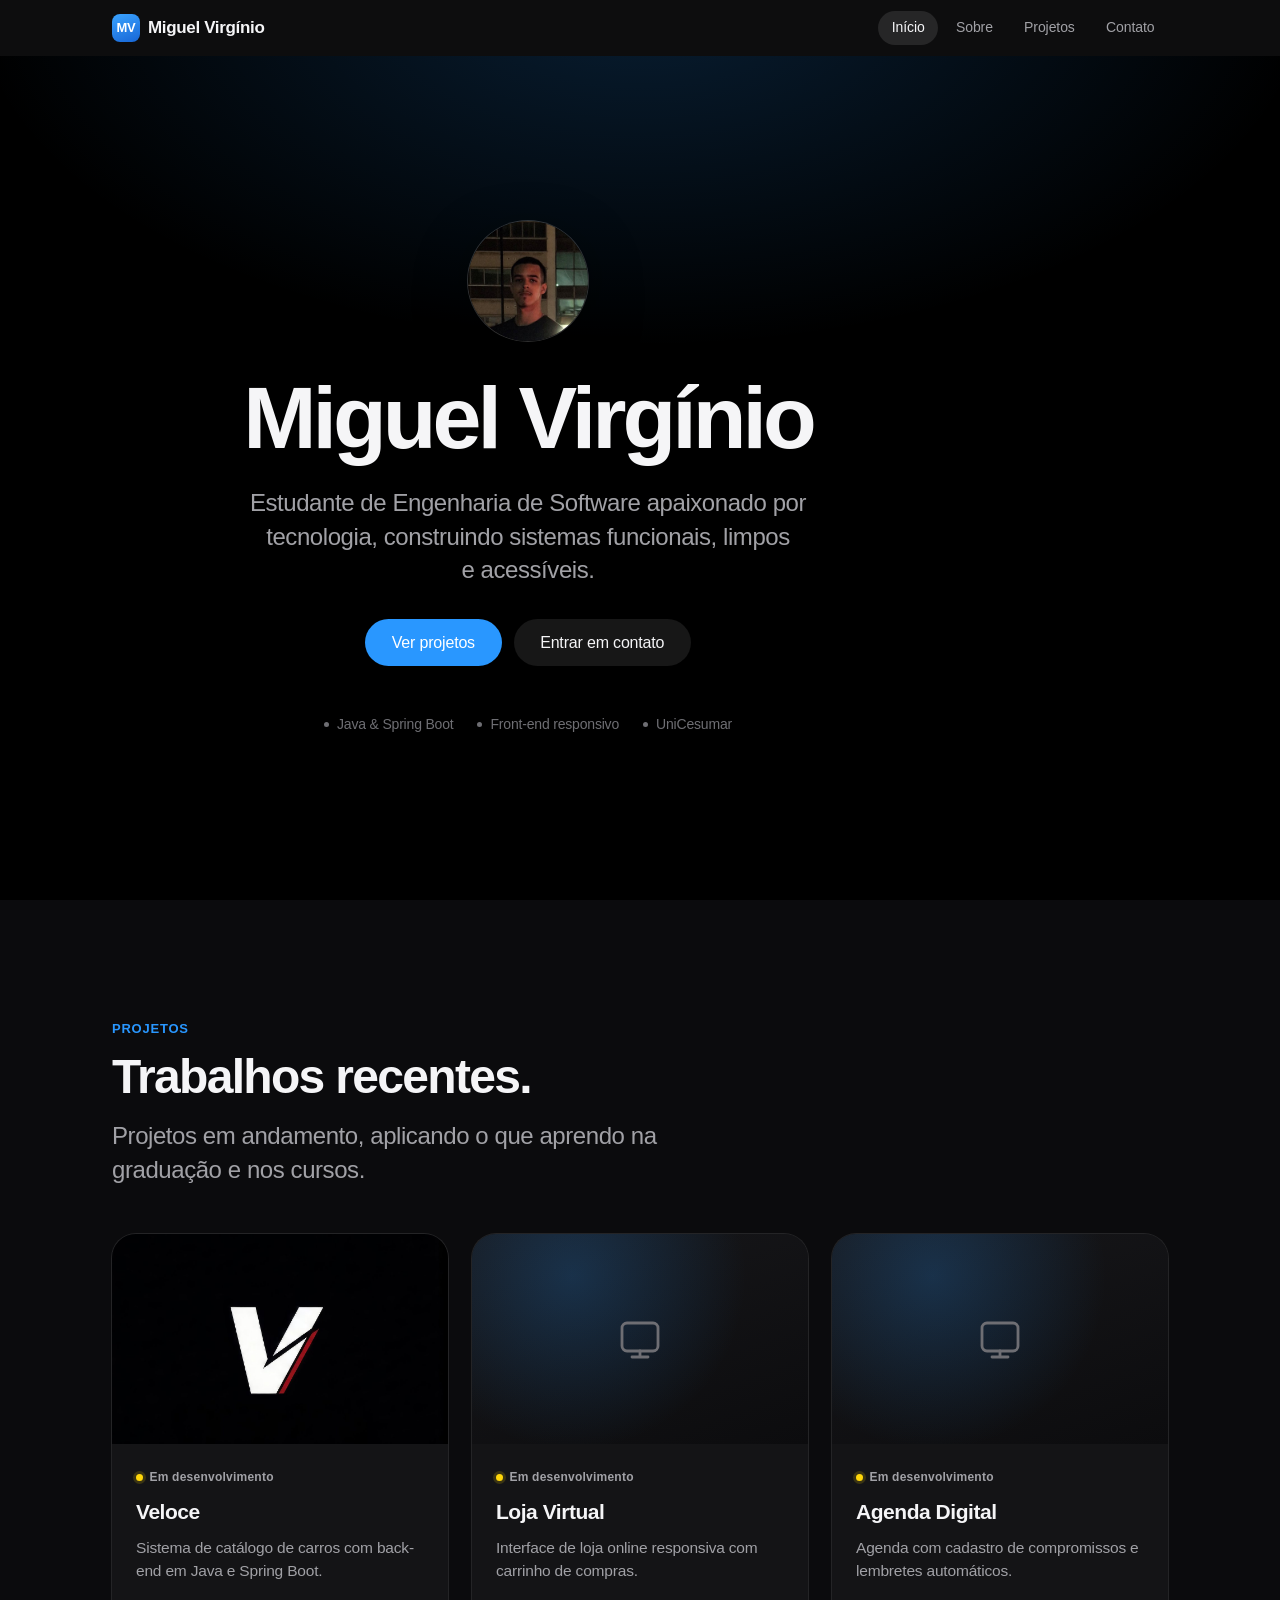
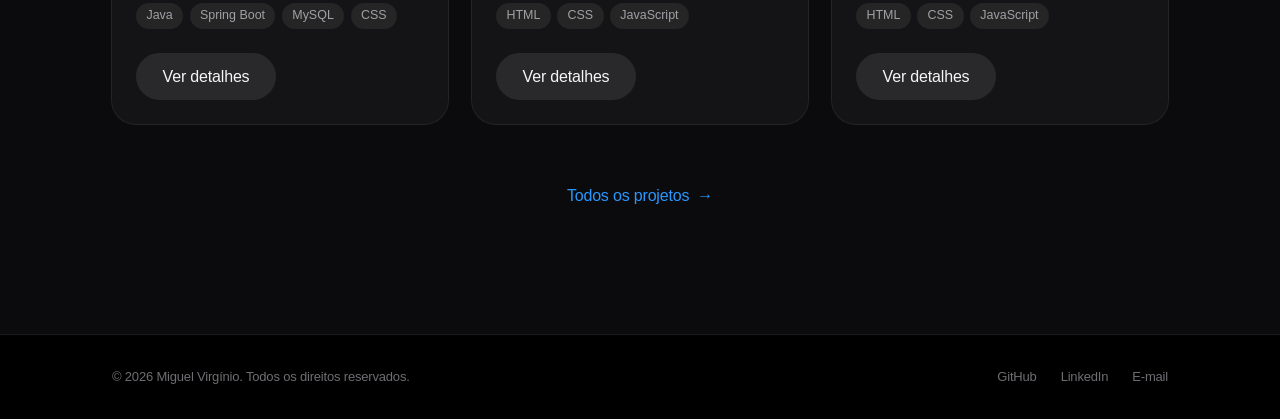
==== index.html @ d48370ce "feat: add initial portfolio structure with HTML, CSS, and JavaScript - Created index.html for the ma" ====
<!DOCTYPE html>
<html lang="pt-BR">
<head>
  <meta charset="UTF-8">
  <meta name="viewport" content="width=device-width, initial-scale=1, viewport-fit=cover">
  <title>Miguel Virgínio | Engenharia de Software</title>
  <meta name="description" content="Portfólio de Miguel Virgínio, estudante de Engenharia de Software. Projetos com Java, Spring Boot e desenvolvimento web.">
  <meta name="author" content="Miguel Virgínio">
  <meta name="theme-color" content="#000000">
  <meta property="og:type" content="website">
  <meta property="og:title" content="Miguel Virgínio | Engenharia de Software">
  <meta property="og:description" content="Portfólio de Miguel Virgínio, estudante de Engenharia de Software. Projetos com Java, Spring Boot e desenvolvimento web.">
  <meta property="og:locale" content="pt_BR">
  <link rel="icon" href="data:image/svg+xml,%3Csvg xmlns='http://www.w3.org/2000/svg' viewBox='0 0 64 64'%3E%3Crect width='64' height='64' rx='15' fill='%231766d6'/%3E%3Ctext x='32' y='43' font-family='-apple-system,Helvetica,Arial,sans-serif' font-size='30' font-weight='700' text-anchor='middle' fill='white'%3EMV%3C/text%3E%3C/svg%3E">
  <link rel="stylesheet" href="css/style.css">
  <link rel="stylesheet" href="css/responsive.css">
  <script>document.documentElement.classList.add('js');</script>
</head><body>
  <a class="skip-link" href="#conteudo">Pular para o conteúdo</a>

  <header class="header">
    <nav class="navbar" aria-label="Principal">
      <div class="logo">
        <a href="index.html" aria-label="Miguel Virgínio — página inicial"><span class="logo-mark" aria-hidden="true">MV</span>Miguel Virgínio</a>
      </div>

      <button class="menu-toggle" id="menuToggle" aria-label="Abrir menu" aria-expanded="false" aria-controls="navLinks">
        <svg viewBox="0 0 20 20" fill="none" stroke="currentColor" stroke-width="1.6" stroke-linecap="round" aria-hidden="true">
          <line class="linha l1" x1="3" y1="6.5" x2="17" y2="6.5"/>
          <line class="linha l2" x1="3" y1="13.5" x2="17" y2="13.5"/>
        </svg>
      </button>

      <ul class="nav-links" id="navLinks">
        <li><a href="index.html" class="active" aria-current="page">Início</a></li>
        <li><a href="sobre.html">Sobre</a></li>
        <li><a href="projetos.html">Projetos</a></li>
        <li><a href="contato.html">Contato</a></li>
      </ul>
    </nav>
  </header>

  <main id="conteudo">

    <section class="hero" id="inicio">
      <div class="container">
        <div class="hero-content">
          <img src="img/perfil.jpg" alt="Foto de Miguel Virgínio" class="foto-perfil" width="240" height="240" fetchpriority="high">
          <h1 class="display">Miguel Virgínio</h1>
          <p class="lead">Estudante de Engenharia de Software apaixonado por tecnologia, construindo sistemas funcionais, limpos e acessíveis.</p>
          <div class="hero-acoes">
            <a href="projetos.html" class="btn btn-primary">Ver projetos</a>
            <a href="contato.html" class="btn btn-secondary">Entrar em contato</a>
          </div>
          <div class="hero-meta">
            <span>Java &amp; Spring Boot</span>
            <span>Front-end responsivo</span>
            <span>UniCesumar</span>
          </div>
        </div>
      </div>
    </section>

    <section class="secao secao-alt" id="projetos" aria-labelledby="titulo-projetos">
      <div class="container">
        <div class="secao-cabecalho">
          <span class="eyebrow">Projetos</span>
          <h2 class="title" id="titulo-projetos">Trabalhos recentes.</h2>
          <p class="lead">Projetos em andamento, aplicando o que aprendo na graduação e nos cursos.</p>
        </div>

        <div class="cards-container">
        <article class="card revelar">
          <div class="card-img"><img src="img/veloce.jpg" alt="Logotipo do projeto Veloce" width="600" height="375" loading="lazy" decoding="async"></div>
          <div class="card-conteudo">
            <span class="status">Em desenvolvimento</span>
            <h3>Veloce</h3>
            <p>Sistema de catálogo de carros com back-end em Java e Spring Boot.</p>
            <div class="tags">
            <span class="tag">Java</span>
            <span class="tag">Spring Boot</span>
            <span class="tag">MySQL</span>
            <span class="tag">CSS</span>
            </div>
          <div class="card-botoes"><a href="projetos.html" class="btn btn-secondary">Ver detalhes</a></div>
          </div>
        </article>
        <article class="card revelar">
          <div class="card-img placeholder" role="img" aria-label="Pré-visualização em breve"><svg viewBox="0 0 24 24" fill="none" stroke="currentColor" stroke-width="1.4" stroke-linecap="round" stroke-linejoin="round" aria-hidden="true"><rect x="3" y="4" width="18" height="14" rx="2.5"/><path d="M8 21h8M12 18v3"/></svg></div>
          <div class="card-conteudo">
            <span class="status">Em desenvolvimento</span>
            <h3>Loja Virtual</h3>
            <p>Interface de loja online responsiva com carrinho de compras.</p>
            <div class="tags">
            <span class="tag">HTML</span>
            <span class="tag">CSS</span>
            <span class="tag">JavaScript</span>
            </div>
          <div class="card-botoes"><a href="projetos.html" class="btn btn-secondary">Ver detalhes</a></div>
          </div>
        </article>
        <article class="card revelar">
          <div class="card-img placeholder" role="img" aria-label="Pré-visualização em breve"><svg viewBox="0 0 24 24" fill="none" stroke="currentColor" stroke-width="1.4" stroke-linecap="round" stroke-linejoin="round" aria-hidden="true"><rect x="3" y="4" width="18" height="14" rx="2.5"/><path d="M8 21h8M12 18v3"/></svg></div>
          <div class="card-conteudo">
            <span class="status">Em desenvolvimento</span>
            <h3>Agenda Digital</h3>
            <p>Agenda com cadastro de compromissos e lembretes automáticos.</p>
            <div class="tags">
            <span class="tag">HTML</span>
            <span class="tag">CSS</span>
            <span class="tag">JavaScript</span>
            </div>
          <div class="card-botoes"><a href="projetos.html" class="btn btn-secondary">Ver detalhes</a></div>
          </div>
        </article>
        </div>

        <div class="cta-centro">
          <a href="projetos.html" class="btn btn-ghost">Todos os projetos <span class="seta" aria-hidden="true">&rarr;</span></a>
        </div>
      </div>
    </section>

  </main>

  <footer class="footer">
    <div class="container">
      <p>&copy; 2026 Miguel Virgínio. Todos os direitos reservados.</p>
      <div class="footer-links">
        <a href="https://github.com/MiguelVirginio" target="_blank" rel="noopener noreferrer">GitHub</a>
        <a href="https://linkedin.com/in/miguel-virginio" target="_blank" rel="noopener noreferrer">LinkedIn</a>
        <a href="mailto:contact.miguelvirginio@gmail.com">E-mail</a>
      </div>
    </div>
  </footer>

  <button class="btn-topo" id="btnTopo" aria-label="Voltar ao topo">
    <svg viewBox="0 0 20 20" fill="none" stroke="currentColor" stroke-width="2" stroke-linecap="round" stroke-linejoin="round" aria-hidden="true"><path d="M10 16V4M4.5 9.5 10 4l5.5 5.5"/></svg>
  </button>

  <script src="js/script.js"></script>
</body>
</html>
---- css/style.css ----
/* ==========================================================================
   Portfólio — Miguel Virgínio
   Design system inspirado nos princípios da Apple: tipografia do sistema,
   materiais translúcidos, hierarquia por espaço/peso e movimento com resposta
   imediata. Tokens primeiro, componentes depois.
   ========================================================================== */

/* ---------- 1. Tokens ---------- */
:root {
  color-scheme: dark;

  /* Superfícies (neutros, sem saturação) */
  --bg:          #000000;
  --bg-elevated: #0b0b0d;
  --surface:     #141416;
  --surface-2:   #1c1c1f;
  --line:        rgba(255, 255, 255, 0.10);
  --line-strong: rgba(255, 255, 255, 0.18);

  /* Texto */
  --text:        #f5f5f7;
  --text-2:      #a1a1a6;
  --text-3:      #6e6e73;

  /* Acento único e contido */
  --accent:      #2997ff;
  --accent-hover:#52adff;
  --accent-soft: rgba(41, 151, 255, 0.14);
  --success:     #30d158;
  --danger:      #ff453a;

  /* Tipografia: fonte do sistema (SF Pro no Apple, Segoe UI/Roboto nos demais) */
  --font: -apple-system, BlinkMacSystemFont, "SF Pro Text", "SF Pro Display",
          "Inter", "Segoe UI", Roboto, "Helvetica Neue", Arial, sans-serif;
  --font-mono: ui-monospace, "SF Mono", "JetBrains Mono", Menlo, Consolas, monospace;

  /* Escala de espaçamento (rem, respeita o tamanho de texto do usuário) */
  --s-1: 0.25rem; --s-2: 0.5rem;  --s-3: 0.75rem; --s-4: 1rem;
  --s-5: 1.5rem;  --s-6: 2rem;    --s-7: 3rem;    --s-8: 5rem;  --s-9: 8rem;

  --radius-s: 10px;
  --radius-m: 16px;
  --radius-l: 24px;
  --radius-pill: 999px;

  --nav-h: 3.5rem;
  --container: 1120px;

  /* Movimento: curva de desaceleração suave (entra rápido, assenta devagar) */
  --ease: cubic-bezier(0.22, 1, 0.36, 1);
  --t-fast: 140ms;
  --t-base: 420ms;

  --material: rgba(18, 18, 20, 0.72);
}

/* ---------- 2. Base ---------- */
*, *::before, *::after { box-sizing: border-box; margin: 0; padding: 0; }

html {
  -webkit-text-size-adjust: 100%;
  scroll-behavior: smooth;
  scroll-padding-top: calc(var(--nav-h) + 1rem);
}

body {
  font: 400 1.0625rem/1.55 var(--font);
  letter-spacing: -0.011em;
  background: var(--bg);
  color: var(--text);
  min-height: 100vh;
  display: flex;
  flex-direction: column;
  -webkit-font-smoothing: antialiased;
  -moz-osx-font-smoothing: grayscale;
  text-rendering: optimizeLegibility;
}

main { flex: 1; }
img  { max-width: 100%; display: block; }
a    { color: inherit; text-decoration: none; }
ul   { list-style: none; }
button { font: inherit; color: inherit; }

::selection { background: var(--accent); color: #fff; }

:focus-visible {
  outline: 2px solid var(--accent);
  outline-offset: 3px;
  border-radius: 6px;
}

.sr-only {
  position: absolute; width: 1px; height: 1px; margin: -1px; padding: 0;
  overflow: hidden; clip: rect(0 0 0 0); white-space: nowrap; border: 0;
}

.skip-link {
  position: absolute; left: var(--s-4); top: -4rem; z-index: 2000;
  background: var(--accent); color: #fff; padding: var(--s-3) var(--s-4);
  border-radius: var(--radius-s); font-weight: 600;
  transition: top var(--t-fast) var(--ease);
}
.skip-link:focus { top: var(--s-4); }

.container {
  width: 100%;
  max-width: var(--container);
  margin-inline: auto;
  padding-inline: clamp(1.25rem, 4vw, 2rem);
}

/* ---------- 3. Tipografia ---------- */
/* Tracking e leading dependem do tamanho: grande = mais apertado */
h1, h2, h3 { font-weight: 600; color: var(--text); text-wrap: balance; }

.display {
  font-size: clamp(2.75rem, 8vw, 5.5rem);
  line-height: 1.02;
  letter-spacing: -0.045em;
  font-weight: 700;
  font-optical-sizing: auto;
}

.title {
  font-size: clamp(2rem, 4.5vw, 3rem);
  line-height: 1.08;
  letter-spacing: -0.035em;
  font-weight: 700;
}

h3 { font-size: 1.3125rem; line-height: 1.2; letter-spacing: -0.022em; }

.eyebrow {
  display: inline-block;
  font-size: 0.8125rem;
  font-weight: 600;
  letter-spacing: 0.06em;
  text-transform: uppercase;
  color: var(--accent);
  margin-bottom: var(--s-3);
}

.lead {
  font-size: clamp(1.1875rem, 2.2vw, 1.5rem);
  line-height: 1.4;
  letter-spacing: -0.018em;
  color: var(--text-2);
  text-wrap: pretty;
}

.muted { color: var(--text-2); }

/* ---------- 4. Navegação (material translúcido) ---------- */
.header {
  position: sticky;
  top: 0;
  z-index: 1000;
  height: var(--nav-h);
  background: var(--material);
  -webkit-backdrop-filter: saturate(180%) blur(22px);
  backdrop-filter: saturate(180%) blur(22px);
  /* Em vez de uma borda dura: um fio de luz que só aparece ao rolar */
  box-shadow: 0 1px 0 transparent;
  transition: box-shadow var(--t-base) var(--ease);
}
.header.rolou { box-shadow: 0 1px 0 var(--line); }

.navbar {
  height: 100%;
  display: flex;
  align-items: center;
  justify-content: space-between;
  max-width: var(--container);
  margin-inline: auto;
  padding-inline: clamp(1.25rem, 4vw, 2rem);
}

.logo a {
  display: inline-flex;
  align-items: center;
  gap: var(--s-2);
  font-size: 1.0625rem;
  font-weight: 600;
  letter-spacing: -0.02em;
  color: var(--text);
}
.logo-mark {
  display: grid; place-items: center;
  width: 1.75rem; height: 1.75rem;
  border-radius: 8px;
  background: linear-gradient(160deg, #3aa3ff, #1766d6);
  color: #fff; font-size: 0.8125rem; font-weight: 700; letter-spacing: -0.02em;
}

.nav-links { display: flex; gap: var(--s-1); align-items: center; }

.nav-links a {
  display: block;
  padding: 0.4rem 0.85rem;
  font-size: 0.875rem;
  letter-spacing: -0.006em;
  color: var(--text-2);
  border-radius: var(--radius-pill);
  transition: color var(--t-fast) ease-out, background-color var(--t-fast) ease-out;
}
.nav-links a:hover { color: var(--text); }
.nav-links a.active { color: var(--text); background: rgba(255, 255, 255, 0.10); }

.menu-toggle {
  display: none;
  width: 2.5rem; height: 2.5rem;
  background: none; border: 0; border-radius: 50%;
  cursor: pointer;
  place-items: center;
  margin-right: -0.5rem;
}
.menu-toggle svg { width: 20px; height: 20px; }
.menu-toggle .linha { transition: transform var(--t-base) var(--ease), opacity var(--t-fast) ease; transform-origin: center; }
.menu-toggle[aria-expanded="true"] .l1 { transform: translateY(4px) rotate(45deg); }
.menu-toggle[aria-expanded="true"] .l2 { transform: translateY(-4px) rotate(-45deg); }

/* ---------- 5. Botões ---------- */
.btn {
  display: inline-flex;
  align-items: center;
  justify-content: center;
  gap: var(--s-2);
  padding: 0.8rem 1.6rem;
  border-radius: var(--radius-pill);
  border: 1px solid transparent;
  font-size: 1rem;
  font-weight: 500;
  letter-spacing: -0.011em;
  line-height: 1.2;
  cursor: pointer;
  transition: background-color var(--t-fast) ease-out,
              border-color var(--t-fast) ease-out,
              transform var(--t-fast) ease-out;
  -webkit-tap-highlight-color: transparent;
  touch-action: manipulation;
}
/* Feedback imediato no toque, não só ao soltar */
.btn:active { transform: scale(0.97); }

.btn-primary { background: var(--accent); color: #fff; }
.btn-primary:hover { background: var(--accent-hover); }

.btn-secondary { background: rgba(255, 255, 255, 0.09); color: var(--text); }
.btn-secondary:hover { background: rgba(255, 255, 255, 0.15); }

.btn-ghost { color: var(--accent); padding-inline: 0.25rem; }
.btn-ghost:hover { color: var(--accent-hover); }
.btn-ghost .seta { transition: transform var(--t-base) var(--ease); }
.btn-ghost:hover .seta { transform: translateX(3px); }

.btn[aria-disabled="true"] {
  color: var(--text-3);
  background: rgba(255, 255, 255, 0.05);
  cursor: default;
  pointer-events: none;
}

/* ---------- 6. Hero ---------- */
.hero {
  position: relative;
  isolation: isolate;
  min-height: calc(100svh - var(--nav-h));
  display: grid;
  place-items: center;
  text-align: center;
  padding: var(--s-8) 0;
  overflow: hidden;
}
/* Brilho estático e discreto (sem movimento de fundo) */
.hero::before {
  content: "";
  position: absolute; inset: 0; z-index: -1;
  background:
    radial-gradient(60rem 32rem at 50% -8%, rgba(41, 151, 255, 0.20), transparent 70%);
}

.hero-content { max-width: 52rem; }

.foto-perfil {
  width: 7.5rem; height: 7.5rem;
  margin: 0 auto var(--s-6);
  border-radius: 50%;
  object-fit: cover;
  object-position: 50% 30%;
  box-shadow: 0 0 0 1px var(--line-strong), 0 18px 50px rgba(0, 0, 0, 0.55);
}

.hero .display { margin-bottom: var(--s-5); }
.hero .lead { max-width: 36rem; margin: 0 auto var(--s-6); }

.hero-acoes {
  display: flex; flex-wrap: wrap; gap: var(--s-3);
  justify-content: center;
}

.hero-meta {
  margin-top: var(--s-7);
  display: flex; flex-wrap: wrap; gap: var(--s-2) var(--s-5);
  justify-content: center;
  font-size: 0.875rem;
  color: var(--text-3);
}
.hero-meta span { display: inline-flex; align-items: center; gap: var(--s-2); }
.hero-meta span::before {
  content: ""; width: 5px; height: 5px; border-radius: 50%; background: var(--text-3);
}

/* ---------- 7. Seções ---------- */
.secao { padding: clamp(4rem, 9vw, var(--s-9)) 0; }
.secao-alt { background: var(--bg-elevated); }

.secao-cabecalho {
  max-width: 40rem;
  margin-bottom: clamp(2.5rem, 5vw, var(--s-7));
}
.secao-cabecalho .lead { margin-top: var(--s-4); }
.secao-cabecalho-centro { margin-inline: auto; text-align: center; }

.pagina-topo { padding: clamp(3.5rem, 8vw, 6rem) 0 clamp(1.5rem, 3vw, 2rem); }

/* ---------- 8. Cards de projeto ---------- */
.cards-container {
  display: grid;
  grid-template-columns: repeat(auto-fill, minmax(min(100%, 19rem), 1fr));
  gap: var(--s-5);
}

.card {
  display: flex;
  flex-direction: column;
  background: var(--surface);
  border-radius: var(--radius-l);
  overflow: hidden;
  box-shadow: 0 0 0 1px var(--line);
  transition: transform var(--t-base) var(--ease),
              box-shadow var(--t-base) var(--ease),
              background-color var(--t-base) var(--ease);
}
.card:hover {
  transform: translateY(-4px);
  background: var(--surface-2);
  box-shadow: 0 0 0 1px var(--line-strong), 0 24px 48px rgba(0, 0, 0, 0.45);
}
.card:active { transform: translateY(-2px) scale(0.995); transition-duration: var(--t-fast); }

.card-img {
  position: relative;
  aspect-ratio: 16 / 10;
  background: #000;
  overflow: hidden;
  display: grid; place-items: center;
}
.card-img img {
  width: 100%; height: 100%;
  object-fit: cover;
  transition: transform 700ms var(--ease);
}
.card:hover .card-img img { transform: scale(1.04); }

/* Placeholder consistente para projetos ainda sem imagem */
.card-img.placeholder {
  background:
    radial-gradient(circle at 30% 20%, rgba(41, 151, 255, 0.22), transparent 60%),
    linear-gradient(160deg, #17171a, #0c0c0e);
}
.card-img.placeholder svg { width: 3rem; height: 3rem; color: var(--text-3); }

.card-conteudo {
  display: flex; flex-direction: column;
  gap: var(--s-3);
  padding: var(--s-5);
  flex: 1;
}

.status {
  display: inline-flex; align-items: center; gap: 0.4rem;
  width: fit-content;
  font-size: 0.75rem; font-weight: 600; letter-spacing: 0.02em;
  color: var(--text-2);
}
.status::before {
  content: ""; width: 7px; height: 7px; border-radius: 50%;
  background: #ffd60a;
  box-shadow: 0 0 0 3px rgba(255, 214, 10, 0.16);
}

.card p { color: var(--text-2); font-size: 0.9688rem; line-height: 1.5; }

.tags { display: flex; flex-wrap: wrap; gap: 0.4rem; margin-top: auto; padding-top: var(--s-2); }
.tag {
  padding: 0.22rem 0.65rem;
  border-radius: var(--radius-pill);
  background: rgba(255, 255, 255, 0.07);
  color: var(--text-2);
  font-size: 0.78rem;
  font-weight: 500;
  letter-spacing: 0;
}

.card-botoes { display: flex; gap: var(--s-3); padding-top: var(--s-3); }

.cta-centro { display: flex; justify-content: center; margin-top: var(--s-7); }

/* ---------- 9. Sobre ---------- */
.bento {
  display: grid;
  grid-template-columns: repeat(12, 1fr);
  gap: var(--s-5);
}
.bloco {
  background: var(--surface);
  border-radius: var(--radius-l);
  padding: clamp(1.5rem, 3vw, 2.25rem);
  box-shadow: 0 0 0 1px var(--line);
}
.bloco h3 { margin-bottom: var(--s-4); }
.bloco p { color: var(--text-2); }
.bloco p + p { margin-top: var(--s-4); }
.bloco strong { color: var(--text); font-weight: 600; }

.span-7 { grid-column: span 7; }
.span-5 { grid-column: span 5; }
.span-12 { grid-column: span 12; }

.timeline { display: grid; gap: var(--s-5); }
.timeline li {
  position: relative;
  padding-left: 1.5rem;
}
.timeline li::before {
  content: ""; position: absolute; left: 0; top: 0.55em;
  width: 8px; height: 8px; border-radius: 50%; background: var(--accent);
}
.timeline li::after {
  content: ""; position: absolute; left: 3.5px; top: calc(0.55em + 12px); bottom: calc(-1 * var(--s-5) - 0.55em + 4px);
  width: 1px; background: var(--line-strong);
}
.timeline li:last-child::after { display: none; }
.timeline strong { display: block; color: var(--text); font-weight: 600; line-height: 1.3; }
.timeline span { color: var(--text-2); font-size: 0.9375rem; }

/* Stack: chips agrupados por categoria (sem barras de "nível" arbitrárias) */
.stack-grid {
  display: grid;
  grid-template-columns: repeat(auto-fit, minmax(13rem, 1fr));
  gap: var(--s-6) var(--s-5);
}
.stack-grupo h4 {
  font-size: 0.8125rem; font-weight: 600; letter-spacing: 0.05em; text-transform: uppercase;
  color: var(--text-3); margin-bottom: var(--s-3);
}
.chips { display: flex; flex-wrap: wrap; gap: var(--s-2); }
.chip {
  padding: 0.4rem 0.85rem;
  border-radius: var(--radius-pill);
  background: rgba(255, 255, 255, 0.07);
  color: var(--text);
  font-size: 0.9rem;
  font-weight: 500;
  box-shadow: inset 0 0 0 1px var(--line);
  transition: background-color var(--t-fast) ease-out, transform var(--t-fast) ease-out;
}
.chip:hover { background: rgba(255, 255, 255, 0.12); }
.chip:active { transform: scale(0.96); }

/* ---------- 10. Contato ---------- */
.contato-container {
  display: grid;
  grid-template-columns: minmax(0, 5fr) minmax(0, 7fr);
  gap: clamp(2rem, 5vw, var(--s-8));
  align-items: start;
}

.contato-itens { display: grid; gap: var(--s-3); }
.contato-item {
  display: flex; align-items: center; gap: var(--s-4);
  padding: var(--s-4);
  border-radius: var(--radius-m);
  background: var(--surface);
  box-shadow: 0 0 0 1px var(--line);
  transition: background-color var(--t-fast) ease-out, transform var(--t-fast) ease-out;
}
a.contato-item:hover { background: var(--surface-2); }
a.contato-item:active { transform: scale(0.985); }
.contato-item .icone {
  display: grid; place-items: center; flex-shrink: 0;
  width: 2.5rem; height: 2.5rem; border-radius: 12px;
  background: var(--accent-soft); color: var(--accent);
}
.contato-item .icone svg { width: 20px; height: 20px; }
.contato-item small { display: block; color: var(--text-3); font-size: 0.8125rem; line-height: 1.2; }
.contato-item span.valor { color: var(--text); font-weight: 500; font-size: 0.9688rem; overflow-wrap: anywhere; }

.formulario {
  display: grid; gap: var(--s-5);
  background: var(--surface);
  border-radius: var(--radius-l);
  padding: clamp(1.5rem, 3vw, 2.5rem);
  box-shadow: 0 0 0 1px var(--line);
}
.form-grupo { display: grid; gap: var(--s-2); }
.form-grupo label { font-size: 0.875rem; font-weight: 500; color: var(--text-2); }
.obrigatorio { color: var(--text-3); }

.form-grupo input,
.form-grupo textarea {
  width: 100%;
  background: var(--bg);
  border: 1px solid var(--line-strong);
  border-radius: var(--radius-s);
  padding: 0.85rem 1rem;
  color: var(--text);
  font: inherit;
  font-size: 1rem;           /* >=16px evita zoom automático no iOS */
  letter-spacing: -0.011em;
  transition: border-color var(--t-fast) ease-out, box-shadow var(--t-fast) ease-out;
}
.form-grupo textarea { resize: vertical; min-height: 9rem; }
.form-grupo input::placeholder,
.form-grupo textarea::placeholder { color: var(--text-3); }
.form-grupo input:focus,
.form-grupo textarea:focus {
  outline: none;
  border-color: var(--accent);
  box-shadow: 0 0 0 4px var(--accent-soft);
}
.form-grupo input.erro,
.form-grupo textarea.erro { border-color: var(--danger); box-shadow: 0 0 0 4px rgba(255, 69, 58, 0.14); }

.erro-msg { color: var(--danger); font-size: 0.8125rem; min-height: 1.1em; }

.formulario .btn { width: 100%; padding-block: 0.95rem; }

.form-nota { font-size: 0.8125rem; color: var(--text-3); text-align: center; }

.sucesso-msg {
  display: none;
  background: rgba(48, 209, 88, 0.12);
  color: var(--success);
  padding: var(--s-4);
  border-radius: var(--radius-s);
  text-align: center;
  font-weight: 500;
  font-size: 0.9375rem;
  animation: entrar var(--t-base) var(--ease);
}
.sucesso-msg.visivel { display: block; }

@keyframes entrar {
  from { opacity: 0; transform: translateY(8px); }
  to   { opacity: 1; transform: translateY(0); }
}

/* ---------- 11. Footer ---------- */
.footer {
  padding: var(--s-6) 0;
  border-top: 1px solid var(--line);
  color: var(--text-3);
  font-size: 0.8125rem;
}
.footer .container {
  display: flex; flex-wrap: wrap; gap: var(--s-3) var(--s-5);
  justify-content: space-between; align-items: center;
}
.footer-links { display: flex; gap: var(--s-5); }
.footer-links a { transition: color var(--t-fast) ease-out; }
.footer-links a:hover { color: var(--text); }

/* ---------- 12. Voltar ao topo ---------- */
.btn-topo {
  position: fixed;
  right: max(1.25rem, env(safe-area-inset-right));
  bottom: max(1.25rem, env(safe-area-inset-bottom));
  z-index: 900;
  width: 2.75rem; height: 2.75rem;
  display: grid; place-items: center;
  border: 0; border-radius: 50%;
  cursor: pointer;
  color: var(--text);
  background: var(--material);
  -webkit-backdrop-filter: saturate(180%) blur(20px);
  backdrop-filter: saturate(180%) blur(20px);
  box-shadow: 0 0 0 1px var(--line-strong), 0 10px 30px rgba(0, 0, 0, 0.5);
  opacity: 0;
  transform: translateY(12px) scale(0.9);
  pointer-events: none;
  transition: opacity var(--t-base) var(--ease), transform var(--t-base) var(--ease);
}
.btn-topo svg { width: 18px; height: 18px; }
.btn-topo.visivel { opacity: 1; transform: none; pointer-events: auto; }
.btn-topo.visivel:active { transform: scale(0.93); transition-duration: var(--t-fast); }

/* ---------- 13. Revelar ao rolar (só com JS, só se movimento permitido) ---------- */
.js .revelar {
  opacity: 0;
  transform: translateY(22px);
  transition: opacity 700ms var(--ease), transform 700ms var(--ease);
  transition-delay: calc(var(--i, 0) * 70ms);
}
.js .revelar.visivel-scroll { opacity: 1; transform: none; }

/* Entrada do hero (CSS puro, sem esperar o JS) */
.hero-content > * { animation: entrar 900ms var(--ease) both; }
.hero-content > *:nth-child(2) { animation-delay: 80ms; }
.hero-content > *:nth-child(3) { animation-delay: 160ms; }
.hero-content > *:nth-child(4) { animation-delay: 240ms; }
.hero-content > *:nth-child(5) { animation-delay: 320ms; }

/* ---------- 14. Acessibilidade de movimento, transparência e contraste ---------- */
@media (prefers-reduced-motion: reduce) {
  html { scroll-behavior: auto; }
  *, *::before, *::after {
    animation-duration: 0.01ms !important;
    animation-delay: 0ms !important;
    transition-duration: 0.01ms !important;
    transition-delay: 0ms !important;
  }
  .js .revelar { opacity: 1; transform: none; }
}

@media (prefers-reduced-transparency: reduce) {
  :root { --material: #121214; }
  .header, .btn-topo, .nav-links { -webkit-backdrop-filter: none; backdrop-filter: none; }
}

@media (prefers-contrast: more) {
  :root {
    --text-2: #d2d2d7; --text-3: #a1a1a6;
    --line: rgba(255, 255, 255, 0.28); --line-strong: rgba(255, 255, 255, 0.5);
    --material: #0b0b0d;
  }
}

/* Títulos de topo de página podem ser mais largos */
.pagina-topo .secao-cabecalho { max-width: 52rem; }
---- css/responsive.css ----
/* ==========================================================================
   Responsividade
   Tablet: até 860px · Mobile: até 520px
   ========================================================================== */

@media (max-width: 860px) {

  /* Menu vira uma folha translúcida que nasce do botão (origem ancorada) */
  .menu-toggle { display: grid; }

  .nav-links {
    position: absolute;
    top: calc(var(--nav-h) + 0.5rem);
    right: clamp(1rem, 4vw, 1.5rem);
    left: clamp(1rem, 4vw, 1.5rem);
    flex-direction: column;
    align-items: stretch;
    gap: 0;
    padding: var(--s-2);
    background: var(--material);
    -webkit-backdrop-filter: saturate(180%) blur(28px);
    backdrop-filter: saturate(180%) blur(28px);
    border-radius: var(--radius-l);
    box-shadow: 0 0 0 1px var(--line-strong), 0 30px 60px rgba(0, 0, 0, 0.55);

    transform-origin: top right;
    opacity: 0;
    transform: scale(0.96) translateY(-8px);
    visibility: hidden;
    pointer-events: none;
    transition: opacity var(--t-base) var(--ease),
                transform var(--t-base) var(--ease),
                visibility 0s linear var(--t-base);
  }
  .nav-links.aberto {
    opacity: 1;
    transform: none;
    visibility: visible;
    pointer-events: auto;
    transition-delay: 0s;
  }

  .nav-links a {
    padding: 0.9rem 1rem;
    font-size: 1.0625rem;
    color: var(--text);
    border-radius: var(--radius-m);
  }
  .nav-links a.active { background: rgba(255, 255, 255, 0.10); }

  .hero { padding: var(--s-7) 0; }

  /* Bento vira coluna única */
  .span-7, .span-5 { grid-column: span 12; }

  .contato-container { grid-template-columns: 1fr; }
}

@media (max-width: 520px) {
  body { font-size: 1rem; }

  .foto-perfil { width: 6.25rem; height: 6.25rem; }

  .hero-acoes { flex-direction: column; align-items: stretch; }
  .hero-acoes .btn { width: 100%; }

  .card-botoes .btn { flex: 1; }

  .footer .container { flex-direction: column; text-align: center; }
}
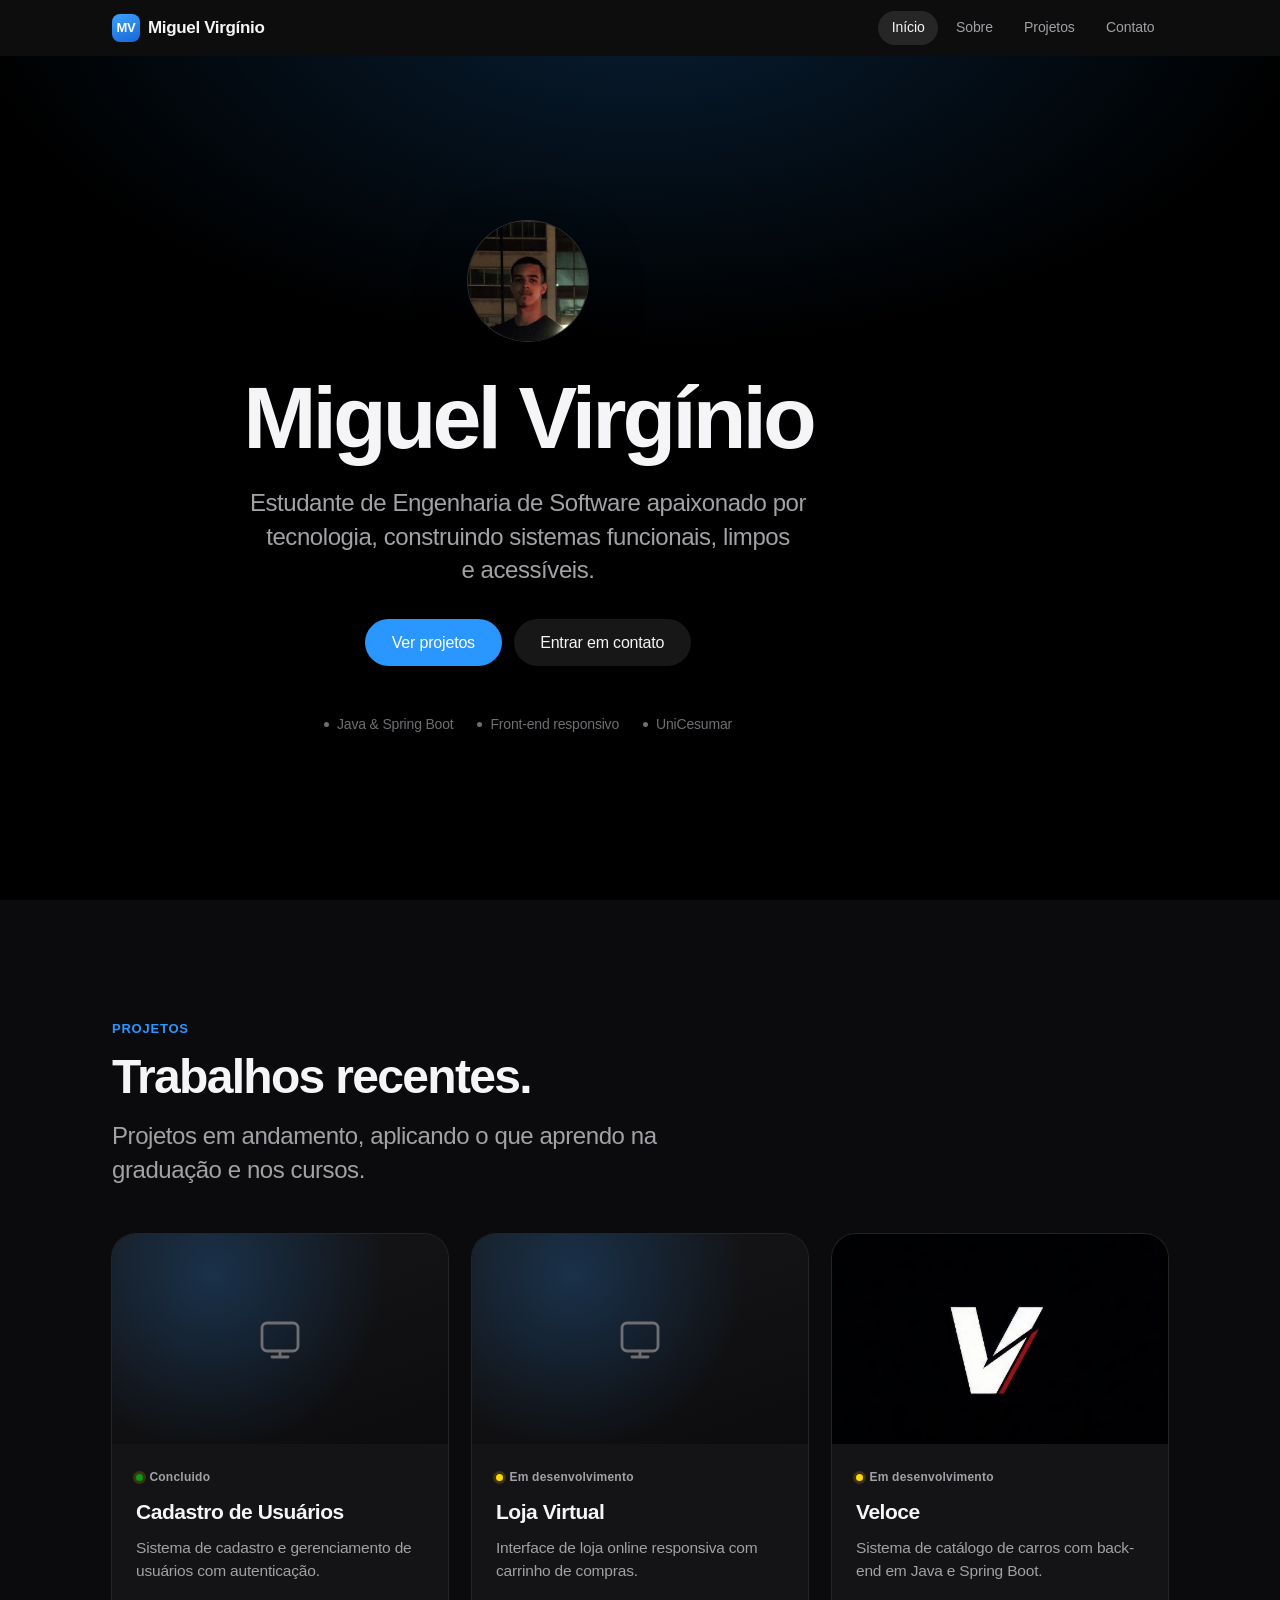
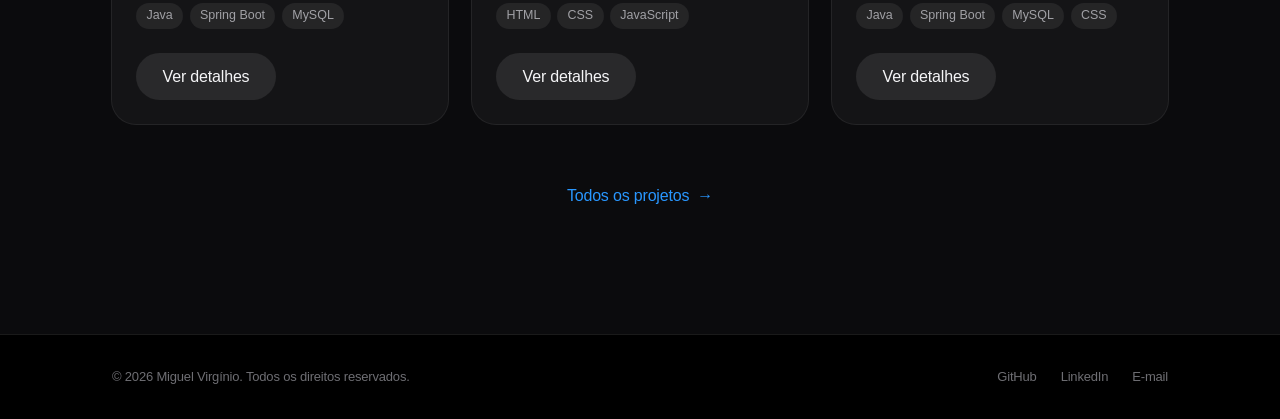
==== commit a5821098: "feat: atualizar status dos projetos e adicionar estilo para status concluído" ====
--- a/index.html
+++ b/index.html
@@ -70,6 +70,39 @@
         </div>
 
         <div class="cards-container">
+
+ <article class="card revelar">
+          <div class="card-img placeholder" role="img" aria-label="Pré-visualização em breve"><svg viewBox="0 0 24 24" fill="none" stroke="currentColor" stroke-width="1.4" stroke-linecap="round" stroke-linejoin="round" aria-hidden="true"><rect x="3" y="4" width="18" height="14" rx="2.5"/><path d="M8 21h8M12 18v3"/></svg></div>
+          <div class="card-conteudo">
+            <span class="status-concluido">Concluido</span>
+            <h3>Cadastro de Usuários</h3>
+            <p>Sistema de cadastro e gerenciamento de usuários com autenticação.</p>
+            <div class="tags">
+            <span class="tag">Java</span>
+            <span class="tag">Spring Boot</span>
+            <span class="tag">MySQL</span>
+            </div>
+          <div class="card-botoes"><a href="projetos.html" class="btn btn-secondary">Ver detalhes</a></div>
+          </div>
+        </article>
+
+
+        <article class="card revelar">
+          <div class="card-img placeholder" role="img" aria-label="Pré-visualização em breve"><svg viewBox="0 0 24 24" fill="none" stroke="currentColor" stroke-width="1.4" stroke-linecap="round" stroke-linejoin="round" aria-hidden="true"><rect x="3" y="4" width="18" height="14" rx="2.5"/><path d="M8 21h8M12 18v3"/></svg></div>
+          <div class="card-conteudo">
+            <span class="status">Em desenvolvimento</span>
+            <h3>Loja Virtual</h3>
+            <p>Interface de loja online responsiva com carrinho de compras.</p>
+            <div class="tags">
+            <span class="tag">HTML</span>
+            <span class="tag">CSS</span>
+            <span class="tag">JavaScript</span>
+            </div>
+          <div class="card-botoes"><a href="projetos.html" class="btn btn-secondary">Ver detalhes</a></div>
+          </div>
+        </article>
+        
+         <!-- Veloce -->
         <article class="card revelar">
           <div class="card-img"><img src="img/veloce.jpg" alt="Logotipo do projeto Veloce" width="600" height="375" loading="lazy" decoding="async"></div>
           <div class="card-conteudo">
@@ -85,34 +118,7 @@
           <div class="card-botoes"><a href="projetos.html" class="btn btn-secondary">Ver detalhes</a></div>
           </div>
         </article>
-        <article class="card revelar">
-          <div class="card-img placeholder" role="img" aria-label="Pré-visualização em breve"><svg viewBox="0 0 24 24" fill="none" stroke="currentColor" stroke-width="1.4" stroke-linecap="round" stroke-linejoin="round" aria-hidden="true"><rect x="3" y="4" width="18" height="14" rx="2.5"/><path d="M8 21h8M12 18v3"/></svg></div>
-          <div class="card-conteudo">
-            <span class="status">Em desenvolvimento</span>
-            <h3>Loja Virtual</h3>
-            <p>Interface de loja online responsiva com carrinho de compras.</p>
-            <div class="tags">
-            <span class="tag">HTML</span>
-            <span class="tag">CSS</span>
-            <span class="tag">JavaScript</span>
-            </div>
-          <div class="card-botoes"><a href="projetos.html" class="btn btn-secondary">Ver detalhes</a></div>
-          </div>
-        </article>
-        <article class="card revelar">
-          <div class="card-img placeholder" role="img" aria-label="Pré-visualização em breve"><svg viewBox="0 0 24 24" fill="none" stroke="currentColor" stroke-width="1.4" stroke-linecap="round" stroke-linejoin="round" aria-hidden="true"><rect x="3" y="4" width="18" height="14" rx="2.5"/><path d="M8 21h8M12 18v3"/></svg></div>
-          <div class="card-conteudo">
-            <span class="status">Em desenvolvimento</span>
-            <h3>Agenda Digital</h3>
-            <p>Agenda com cadastro de compromissos e lembretes automáticos.</p>
-            <div class="tags">
-            <span class="tag">HTML</span>
-            <span class="tag">CSS</span>
-            <span class="tag">JavaScript</span>
-            </div>
-          <div class="card-botoes"><a href="projetos.html" class="btn btn-secondary">Ver detalhes</a></div>
-          </div>
-        </article>
+
         </div>
 
         <div class="cta-centro">
--- a/css/style.css
+++ b/css/style.css
@@ -389,6 +389,17 @@
   background: #ffd60a;
   box-shadow: 0 0 0 3px rgba(255, 214, 10, 0.16);
 }
+.status-concluido {
+  display: inline-flex; align-items: center; gap: 0.4rem;
+  width: fit-content;
+  font-size: 0.75rem; font-weight: 600; letter-spacing: 0.02em;
+  color: var(--text-2);
+}
+.status-concluido::before {
+  content: ""; width: 7px; height: 7px; border-radius: 50%;
+  background: #0b9717;
+  box-shadow: 0 0 0 3px rgba(255, 214, 10, 0.16);
+}
 
 .card p { color: var(--text-2); font-size: 0.9688rem; line-height: 1.5; }
 
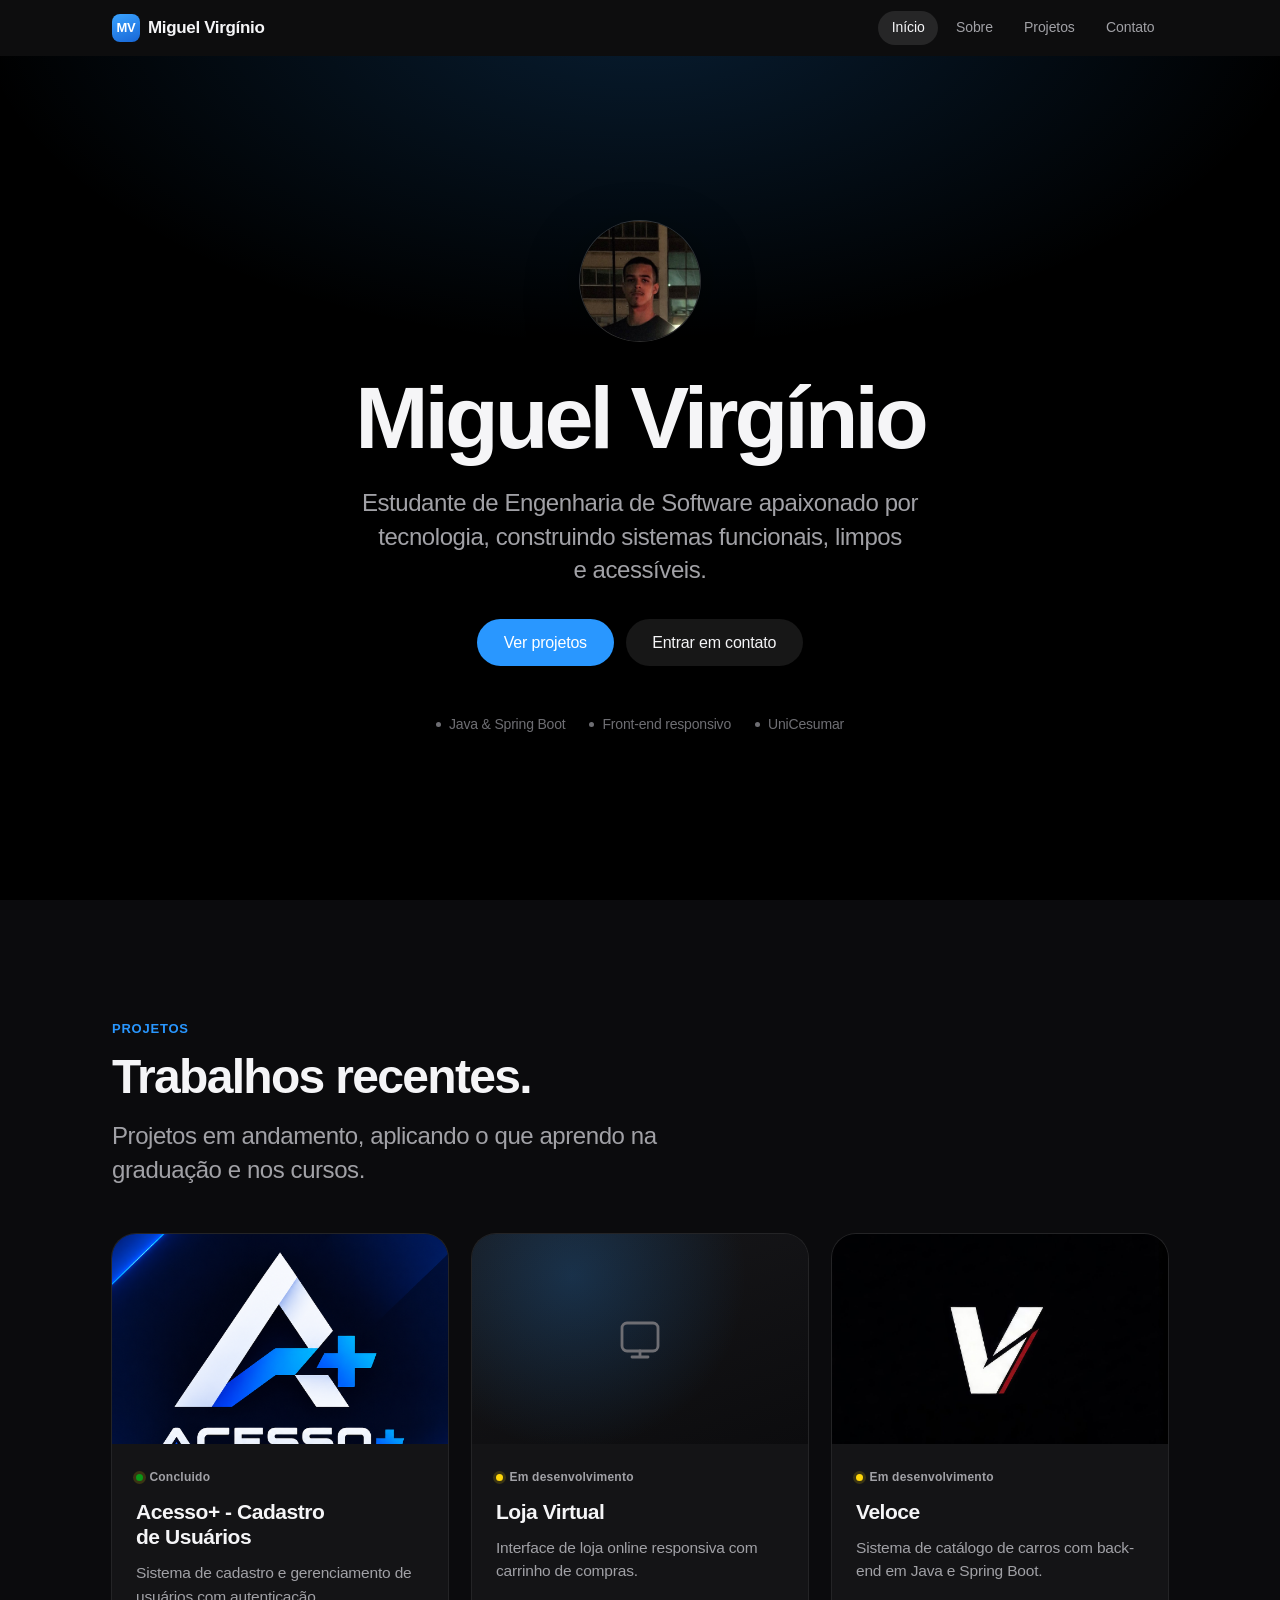
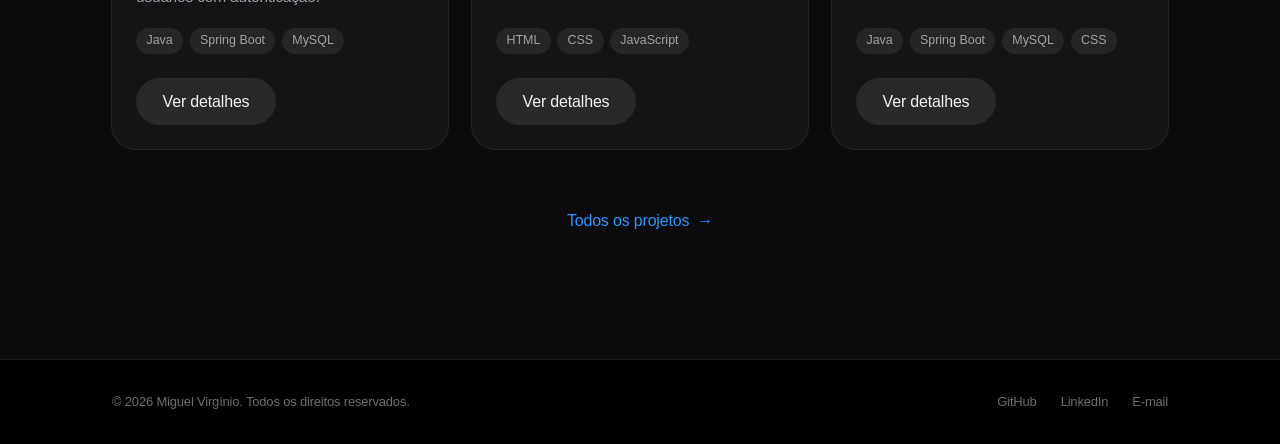
==== commit f38f2e2a: "Refactor code structure for improved readability and maintainability" ====
--- a/index.html
+++ b/index.html
@@ -72,10 +72,11 @@
         <div class="cards-container">
 
  <article class="card revelar">
-          <div class="card-img placeholder" role="img" aria-label="Pré-visualização em breve"><svg viewBox="0 0 24 24" fill="none" stroke="currentColor" stroke-width="1.4" stroke-linecap="round" stroke-linejoin="round" aria-hidden="true"><rect x="3" y="4" width="18" height="14" rx="2.5"/><path d="M8 21h8M12 18v3"/></svg></div>
+           <div class="card-img"><img src="img/Acesso Logo.webp" alt="Logotipo do projeto Veloce" width="600" height="375" loading="lazy" decoding="async"></div>
           <div class="card-conteudo">
+          
             <span class="status-concluido">Concluido</span>
-            <h3>Cadastro de Usuários</h3>
+            <h3>Acesso+ - Cadastro de Usuários</h3>
             <p>Sistema de cadastro e gerenciamento de usuários com autenticação.</p>
             <div class="tags">
             <span class="tag">Java</span>
--- a/css/style.css
+++ b/css/style.css
@@ -280,7 +280,9 @@
     radial-gradient(60rem 32rem at 50% -8%, rgba(41, 151, 255, 0.20), transparent 70%);
 }
 
-.hero-content { max-width: 52rem; }
+.hero-content {  width: 100%;
+    max-width: 52rem;
+    margin-inline: auto; }
 
 .foto-perfil {
   width: 7.5rem; height: 7.5rem;
